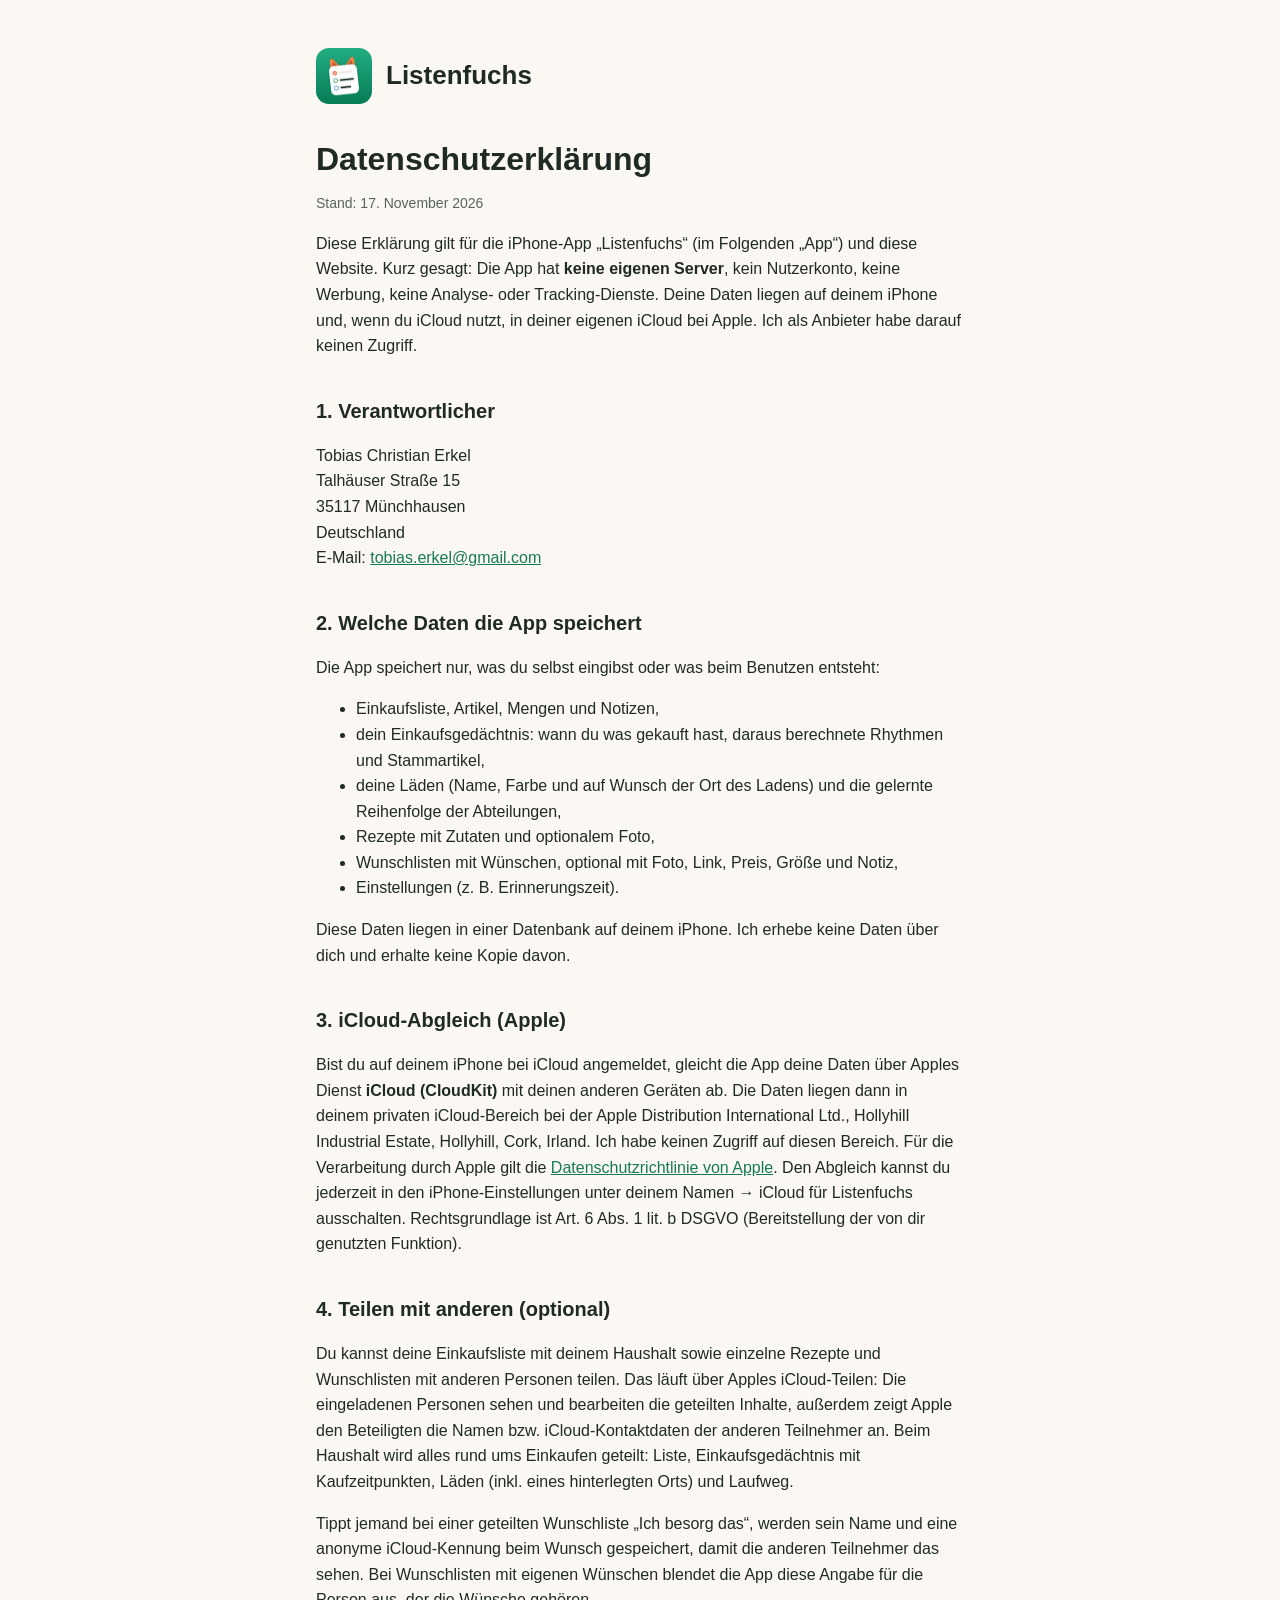
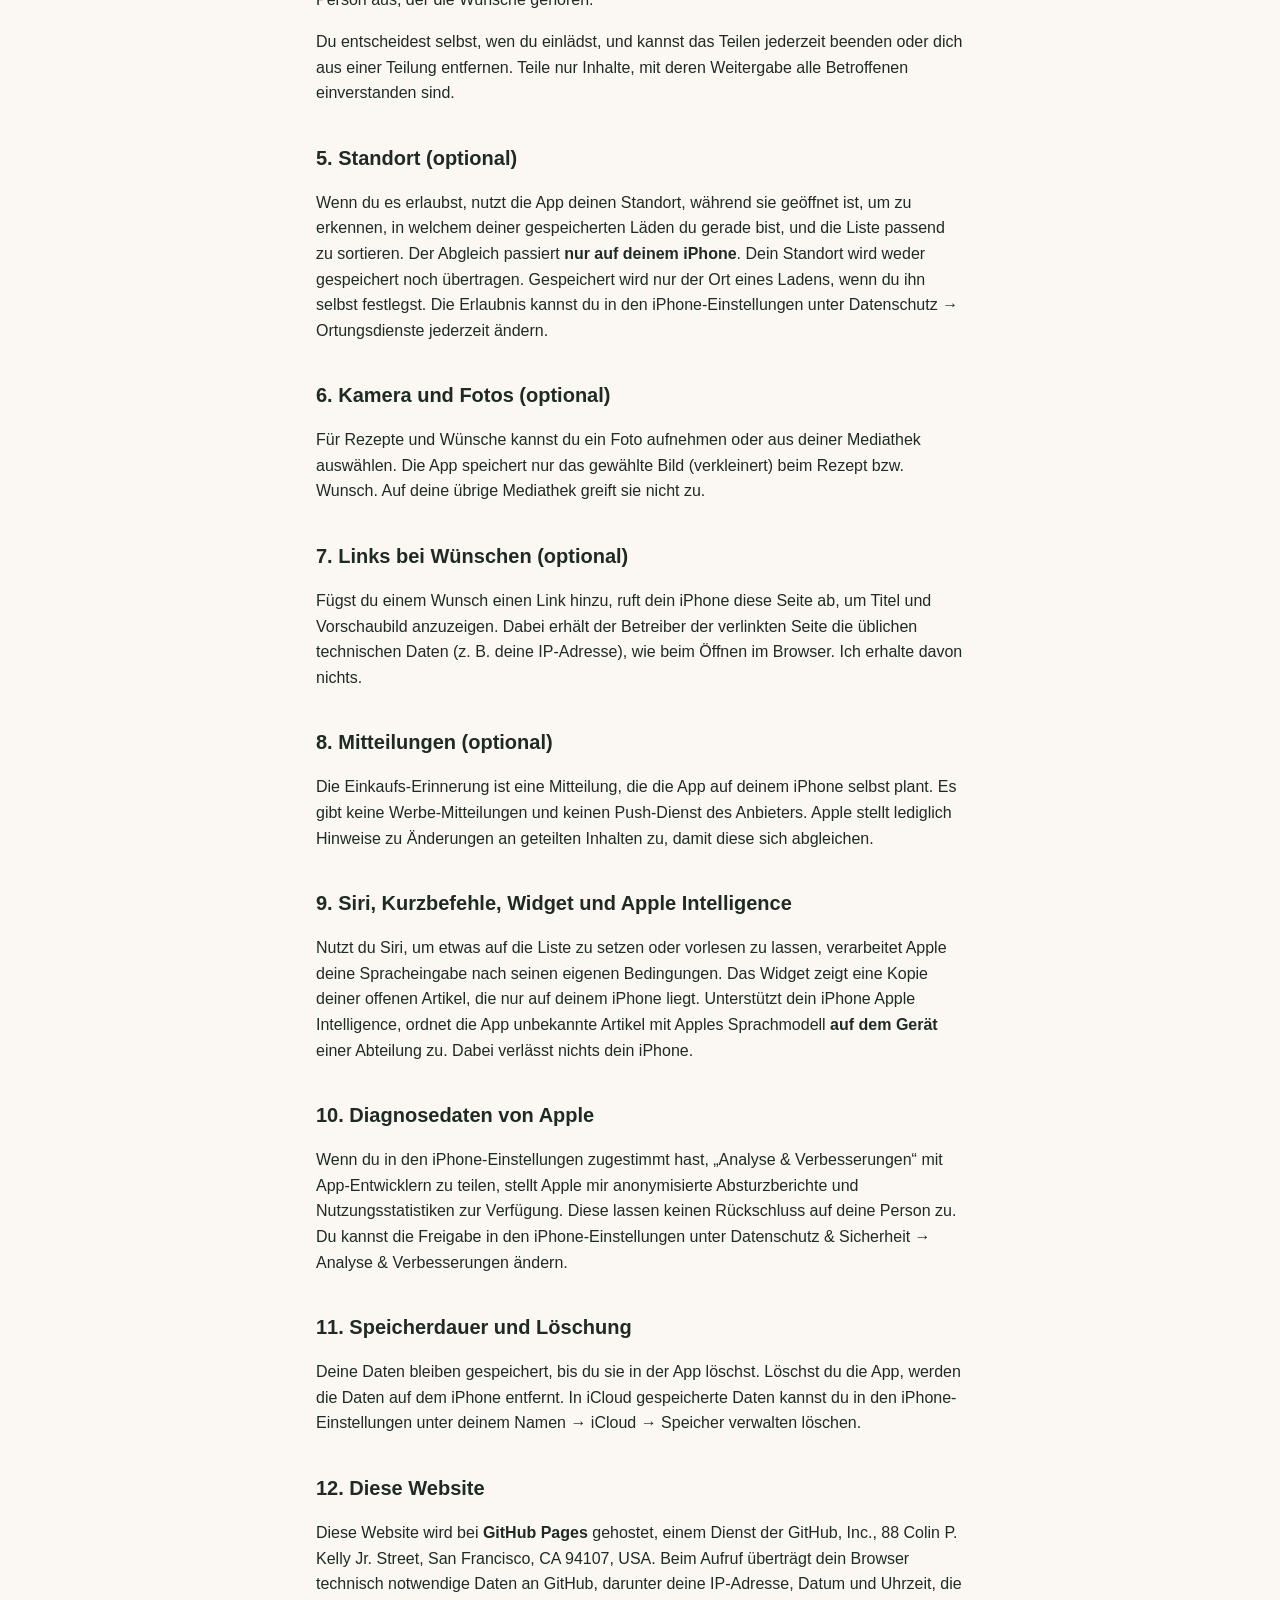
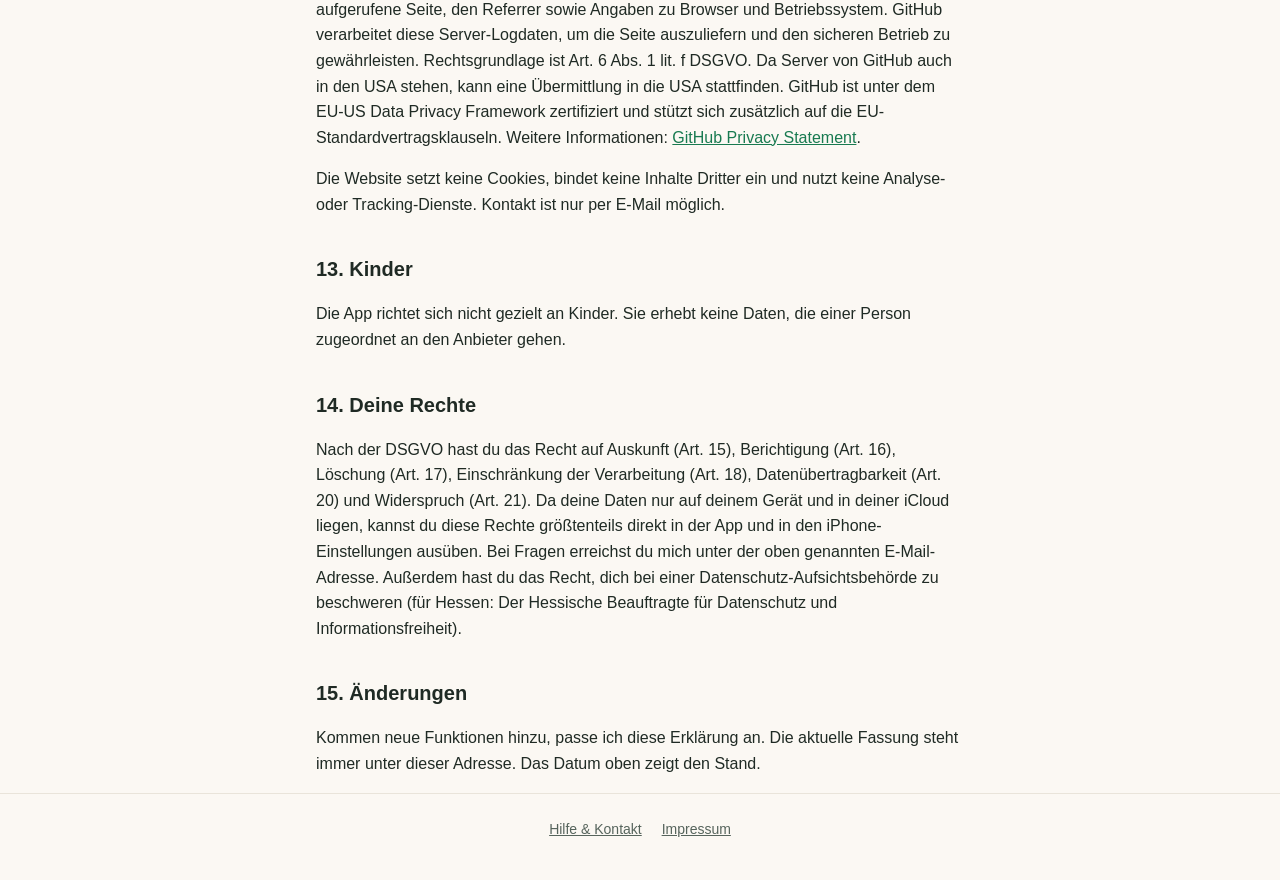
==== datenschutz.html @ a3453f41 "Add files via upload" ====
<!DOCTYPE html>
<html lang="de">
<head>
<meta charset="UTF-8">
<meta name="viewport" content="width=device-width, initial-scale=1.0">
<title>Listenfuchs – Datenschutzerklärung</title>
<link rel="stylesheet" href="style.css">
<link rel="apple-touch-icon" href="apple-touch-icon.png">
<link rel="icon" href="icon.png">
</head>
<body>

<header>
  <div class="wrap">
    <a class="logo" href="index.html"><img src="icon.png" alt=""><span>Listenfuchs</span></a>
  </div>
</header>

<main class="wrap">
  <h1>Datenschutzerklärung</h1>
  <p class="stand">Stand: 17. November 2026</p>

  <p>
    Diese Erklärung gilt für die iPhone-App „Listenfuchs“ (im Folgenden „App“) und diese Website.
    Kurz gesagt: Die App hat <strong>keine eigenen Server</strong>, kein Nutzerkonto, keine Werbung,
    keine Analyse- oder Tracking-Dienste. Deine Daten liegen auf deinem iPhone und, wenn du iCloud
    nutzt, in deiner eigenen iCloud bei Apple. Ich als Anbieter habe darauf keinen Zugriff.
  </p>

  <h2>1. Verantwortlicher</h2>
  <p>
    Tobias Christian Erkel<br>
    Talhäuser Straße 15<br>
    35117 Münchhausen<br>
    Deutschland<br>
    E-Mail: <a href="mailto:tobias.erkel@gmail.com">tobias.erkel@gmail.com</a>
  </p>

  <h2>2. Welche Daten die App speichert</h2>
  <p>Die App speichert nur, was du selbst eingibst oder was beim Benutzen entsteht:</p>
  <ul>
    <li>Einkaufsliste, Artikel, Mengen und Notizen,</li>
    <li>dein Einkaufsgedächtnis: wann du was gekauft hast, daraus berechnete Rhythmen und Stammartikel,</li>
    <li>deine Läden (Name, Farbe und auf Wunsch der Ort des Ladens) und die gelernte Reihenfolge der Abteilungen,</li>
    <li>Rezepte mit Zutaten und optionalem Foto,</li>
    <li>Wunschlisten mit Wünschen, optional mit Foto, Link, Preis, Größe und Notiz,</li>
    <li>Einstellungen (z. B. Erinnerungszeit).</li>
  </ul>
  <p>
    Diese Daten liegen in einer Datenbank auf deinem iPhone. Ich erhebe keine Daten über dich und
    erhalte keine Kopie davon.
  </p>

  <h2>3. iCloud-Abgleich (Apple)</h2>
  <p>
    Bist du auf deinem iPhone bei iCloud angemeldet, gleicht die App deine Daten über Apples Dienst
    <strong>iCloud (CloudKit)</strong> mit deinen anderen Geräten ab. Die Daten liegen dann in deinem
    privaten iCloud-Bereich bei der Apple Distribution International Ltd., Hollyhill Industrial Estate,
    Hollyhill, Cork, Irland. Ich habe keinen Zugriff auf diesen Bereich. Für die Verarbeitung durch
    Apple gilt die <a href="https://www.apple.com/de/legal/privacy/">Datenschutzrichtlinie von Apple</a>.
    Den Abgleich kannst du jederzeit in den iPhone-Einstellungen unter deinem Namen → iCloud für
    Listenfuchs ausschalten. Rechtsgrundlage ist Art. 6 Abs. 1 lit. b DSGVO (Bereitstellung der von dir
    genutzten Funktion).
  </p>

  <h2>4. Teilen mit anderen (optional)</h2>
  <p>
    Du kannst deine Einkaufsliste mit deinem Haushalt sowie einzelne Rezepte und Wunschlisten mit
    anderen Personen teilen. Das läuft über Apples iCloud-Teilen: Die eingeladenen Personen sehen
    und bearbeiten die geteilten Inhalte, außerdem zeigt Apple den Beteiligten die Namen bzw.
    iCloud-Kontaktdaten der anderen Teilnehmer an. Beim Haushalt wird alles rund ums Einkaufen
    geteilt: Liste, Einkaufsgedächtnis mit Kaufzeitpunkten, Läden (inkl. eines hinterlegten Orts) und
    Laufweg.
  </p>
  <p>
    Tippt jemand bei einer geteilten Wunschliste „Ich besorg das“, werden sein Name und eine
    anonyme iCloud-Kennung beim Wunsch gespeichert, damit die anderen Teilnehmer das sehen. Bei
    Wunschlisten mit eigenen Wünschen blendet die App diese Angabe für die Person aus, der die
    Wünsche gehören.
  </p>
  <p>
    Du entscheidest selbst, wen du einlädst, und kannst das Teilen jederzeit beenden oder dich aus
    einer Teilung entfernen. Teile nur Inhalte, mit deren Weitergabe alle Betroffenen einverstanden
    sind.
  </p>

  <h2>5. Standort (optional)</h2>
  <p>
    Wenn du es erlaubst, nutzt die App deinen Standort, während sie geöffnet ist, um zu erkennen, in
    welchem deiner gespeicherten Läden du gerade bist, und die Liste passend zu sortieren. Der
    Abgleich passiert <strong>nur auf deinem iPhone</strong>. Dein Standort wird weder gespeichert noch
    übertragen. Gespeichert wird nur der Ort eines Ladens, wenn du ihn selbst festlegst. Die Erlaubnis
    kannst du in den iPhone-Einstellungen unter Datenschutz → Ortungsdienste jederzeit ändern.
  </p>

  <h2>6. Kamera und Fotos (optional)</h2>
  <p>
    Für Rezepte und Wünsche kannst du ein Foto aufnehmen oder aus deiner Mediathek auswählen. Die App
    speichert nur das gewählte Bild (verkleinert) beim Rezept bzw. Wunsch. Auf deine übrige
    Mediathek greift sie nicht zu.
  </p>

  <h2>7. Links bei Wünschen (optional)</h2>
  <p>
    Fügst du einem Wunsch einen Link hinzu, ruft dein iPhone diese Seite ab, um Titel und Vorschaubild
    anzuzeigen. Dabei erhält der Betreiber der verlinkten Seite die üblichen technischen Daten (z. B.
    deine IP-Adresse), wie beim Öffnen im Browser. Ich erhalte davon nichts.
  </p>

  <h2>8. Mitteilungen (optional)</h2>
  <p>
    Die Einkaufs-Erinnerung ist eine Mitteilung, die die App auf deinem iPhone selbst plant. Es gibt
    keine Werbe-Mitteilungen und keinen Push-Dienst des Anbieters. Apple stellt lediglich Hinweise
    zu Änderungen an geteilten Inhalten zu, damit diese sich abgleichen.
  </p>

  <h2>9. Siri, Kurzbefehle, Widget und Apple Intelligence</h2>
  <p>
    Nutzt du Siri, um etwas auf die Liste zu setzen oder vorlesen zu lassen, verarbeitet Apple deine
    Spracheingabe nach seinen eigenen Bedingungen. Das Widget zeigt eine Kopie deiner offenen Artikel,
    die nur auf deinem iPhone liegt. Unterstützt dein iPhone Apple Intelligence, ordnet die App unbekannte
    Artikel mit Apples Sprachmodell <strong>auf dem Gerät</strong> einer Abteilung zu. Dabei verlässt
    nichts dein iPhone.
  </p>

  <h2>10. Diagnosedaten von Apple</h2>
  <p>
    Wenn du in den iPhone-Einstellungen zugestimmt hast, „Analyse &amp; Verbesserungen“ mit
    App-Entwicklern zu teilen, stellt Apple mir anonymisierte Absturzberichte und Nutzungsstatistiken
    zur Verfügung. Diese lassen keinen Rückschluss auf deine Person zu. Du kannst die Freigabe in den
    iPhone-Einstellungen unter Datenschutz &amp; Sicherheit → Analyse &amp; Verbesserungen ändern.
  </p>

  <h2>11. Speicherdauer und Löschung</h2>
  <p>
    Deine Daten bleiben gespeichert, bis du sie in der App löschst. Löschst du die App, werden die
    Daten auf dem iPhone entfernt. In iCloud gespeicherte Daten kannst du in den iPhone-Einstellungen
    unter deinem Namen → iCloud → Speicher verwalten löschen.
  </p>

  <h2>12. Diese Website</h2>
  <p>
    Diese Website wird bei <strong>GitHub Pages</strong> gehostet, einem Dienst der GitHub, Inc.,
    88 Colin P. Kelly Jr. Street, San Francisco, CA 94107, USA. Beim Aufruf überträgt dein Browser
    technisch notwendige Daten an GitHub, darunter deine IP-Adresse, Datum und Uhrzeit, die aufgerufene
    Seite, den Referrer sowie Angaben zu Browser und Betriebssystem. GitHub verarbeitet diese
    Server-Logdaten, um die Seite auszuliefern und den sicheren Betrieb zu gewährleisten. Rechtsgrundlage
    ist Art. 6 Abs. 1 lit. f DSGVO. Da Server von GitHub auch in den USA stehen, kann eine Übermittlung
    in die USA stattfinden. GitHub ist unter dem EU-US Data Privacy Framework zertifiziert und stützt sich
    zusätzlich auf die EU-Standardvertragsklauseln. Weitere Informationen:
    <a href="https://docs.github.com/site-policy/privacy-policies/github-general-privacy-statement">GitHub Privacy Statement</a>.
  </p>
  <p>
    Die Website setzt keine Cookies, bindet keine Inhalte Dritter ein und nutzt keine Analyse- oder
    Tracking-Dienste. Kontakt ist nur per E-Mail möglich.
  </p>

  <h2>13. Kinder</h2>
  <p>
    Die App richtet sich nicht gezielt an Kinder. Sie erhebt keine Daten, die einer Person zugeordnet
    an den Anbieter gehen.
  </p>

  <h2>14. Deine Rechte</h2>
  <p>
    Nach der DSGVO hast du das Recht auf Auskunft (Art. 15), Berichtigung (Art. 16), Löschung
    (Art. 17), Einschränkung der Verarbeitung (Art. 18), Datenübertragbarkeit (Art. 20) und
    Widerspruch (Art. 21). Da deine Daten nur auf deinem Gerät und in deiner iCloud liegen, kannst du
    diese Rechte größtenteils direkt in der App und in den iPhone-Einstellungen ausüben. Bei Fragen
    erreichst du mich unter der oben genannten E-Mail-Adresse. Außerdem hast du das Recht, dich bei
    einer Datenschutz-Aufsichtsbehörde zu beschweren (für Hessen: Der Hessische Beauftragte für
    Datenschutz und Informationsfreiheit).
  </p>

  <h2>15. Änderungen</h2>
  <p>
    Kommen neue Funktionen hinzu, passe ich diese Erklärung an. Die aktuelle Fassung steht immer
    unter dieser Adresse. Das Datum oben zeigt den Stand.
  </p>
</main>

<footer>
  <a href="index.html">Hilfe &amp; Kontakt</a>
  <a href="impressum.html">Impressum</a>
</footer>

</body>
</html>
---- style.css ----
:root {
  --accent: #187A50;
  --accent-soft: #E3F1EA;
  --coral: #E8603C;
  --bg: #FBF8F3;
  --card: #FFFFFF;
  --text: #1F2A24;
  --muted: #56645C;
  --border: #E9E4DA;
}
@media (prefers-color-scheme: dark) {
  :root {
    --accent: #3FAE7B;
    --accent-soft: #1E3328;
    --coral: #F07A58;
    --bg: #161816;
    --card: #232623;
    --text: #EDF1EC;
    --muted: #A7B1AA;
    --border: #2F332F;
  }
}
* { box-sizing: border-box; }
body {
  margin: 0;
  font-family: ui-rounded, -apple-system, BlinkMacSystemFont, "SF Pro Rounded", "Segoe UI", Roboto, Helvetica, Arial, sans-serif;
  background: var(--bg);
  color: var(--text);
  line-height: 1.6;
  -webkit-text-size-adjust: 100%;
}
a { color: var(--accent); }
header { padding: 48px 16px 8px; }
.wrap { max-width: 680px; margin: 0 auto; padding: 0 16px; }
.logo { display: flex; align-items: center; gap: 14px; text-decoration: none; color: var(--text); }
.logo img { width: 56px; height: 56px; border-radius: 13px; }
.logo span { font-size: 26px; font-weight: 800; }
h1 { font-size: 32px; line-height: 1.2; margin: 28px 0 8px; font-weight: 800; }
h2 { font-size: 20px; margin: 36px 0 8px; font-weight: 800; }
h3 { font-size: 17px; margin: 22px 0 4px; }
p, li { font-size: 16px; }
.lead { font-size: 18px; color: var(--muted); margin-top: 0; }
.card { background: var(--card); border: 1px solid var(--border); border-radius: 18px; padding: 4px 20px 16px; margin: 20px 0; }
.features { list-style: none; padding: 0; margin: 20px 0; display: grid; gap: 12px; }
.features li { background: var(--card); border: 1px solid var(--border); border-radius: 18px; padding: 14px 18px; }
.features strong { display: block; font-size: 17px; }
.features span { color: var(--muted); }
.button { display: inline-block; background: var(--accent); color: #fff; text-decoration: none; font-weight: 800; padding: 13px 22px; border-radius: 14px; }
.stand { color: var(--muted); font-size: 14px; }
main { padding-bottom: 48px; }
footer { border-top: 1px solid var(--border); padding: 24px 16px 40px; text-align: center; font-size: 14px; color: var(--muted); }
footer a { color: var(--muted); margin: 0 8px; white-space: nowrap; }
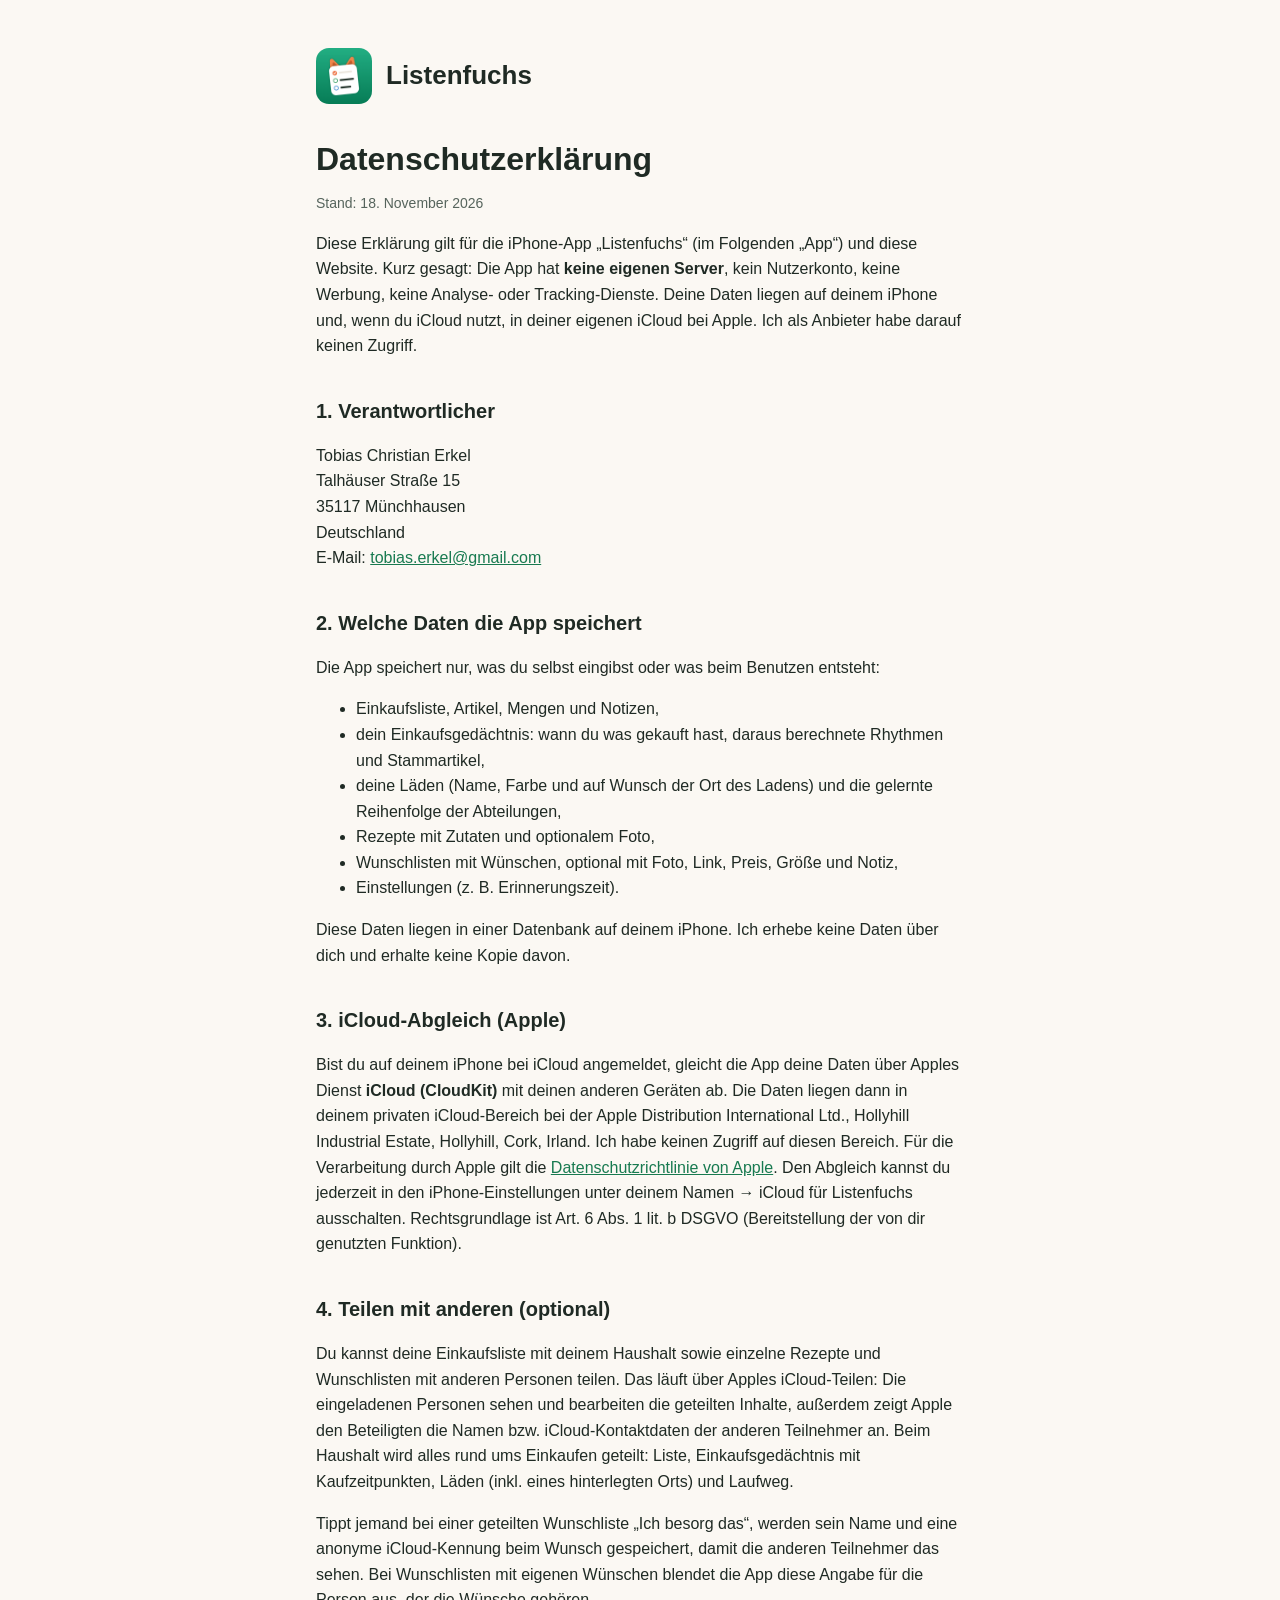
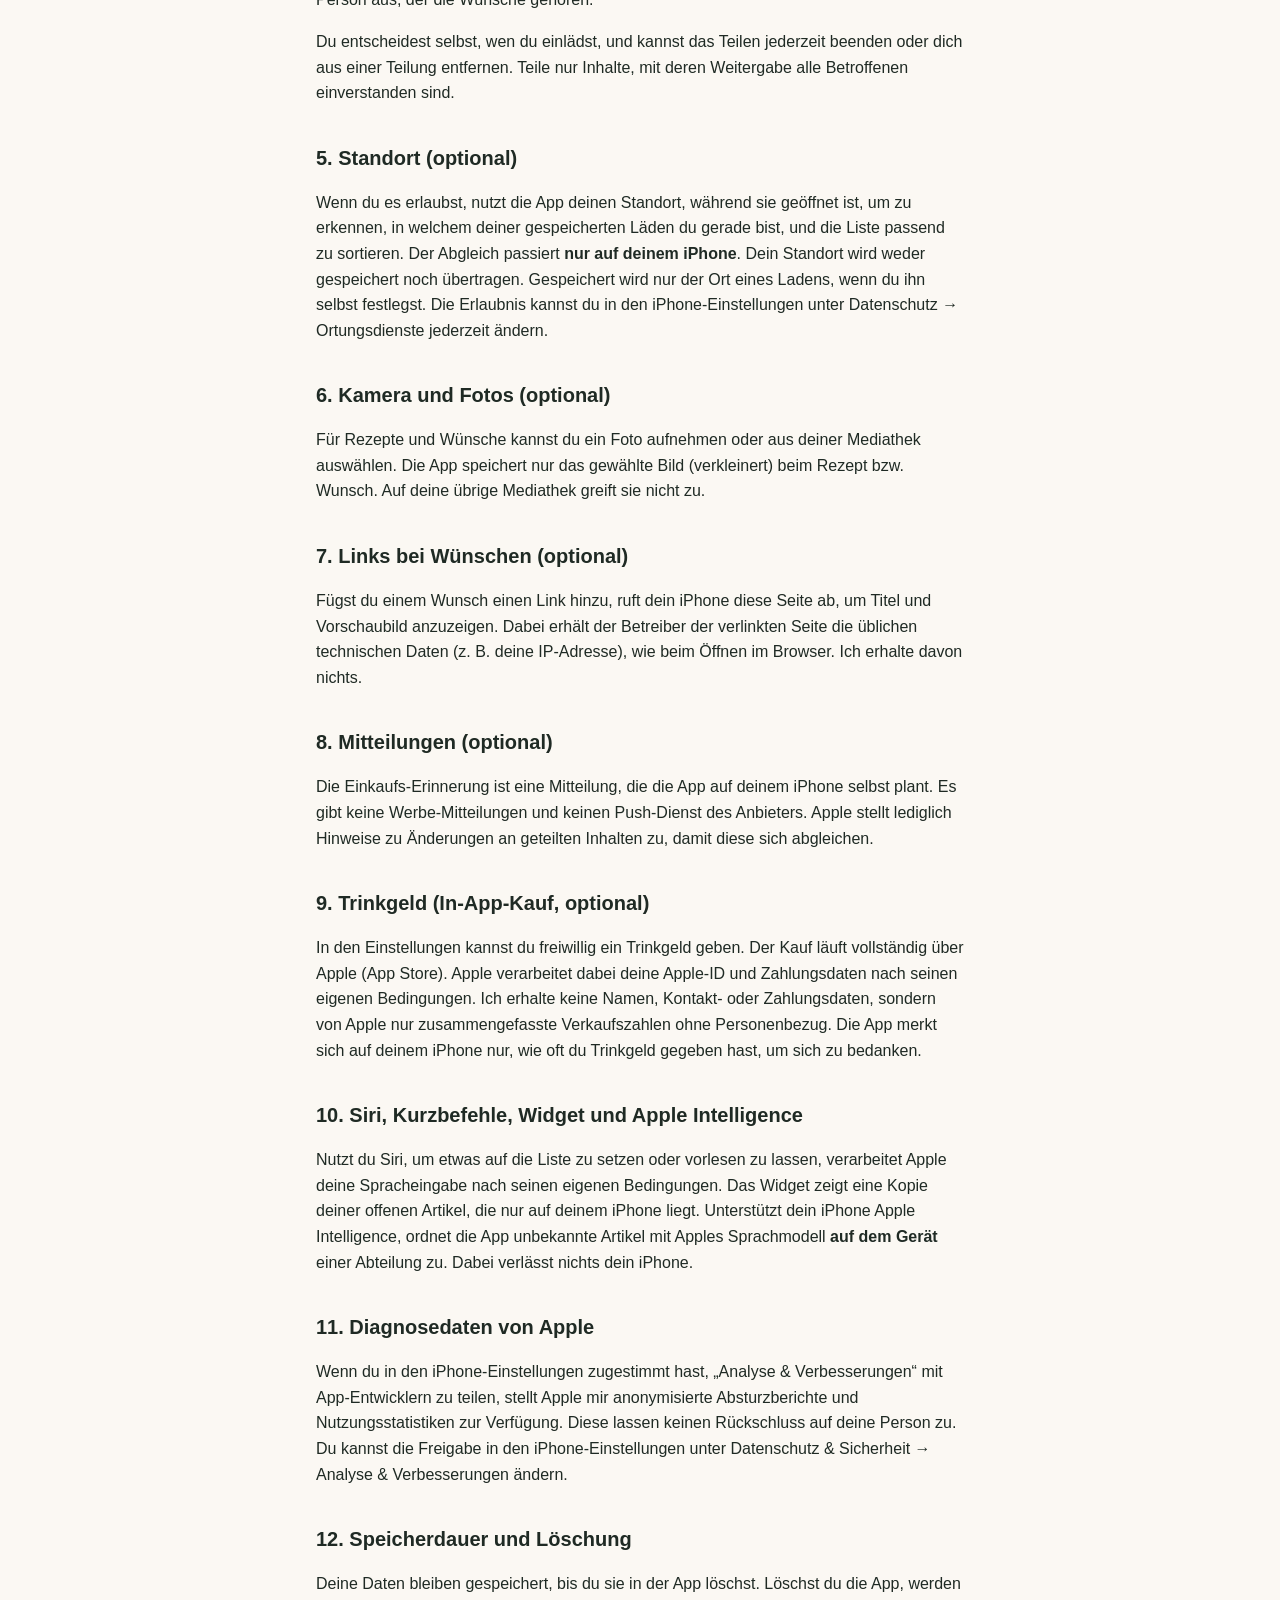
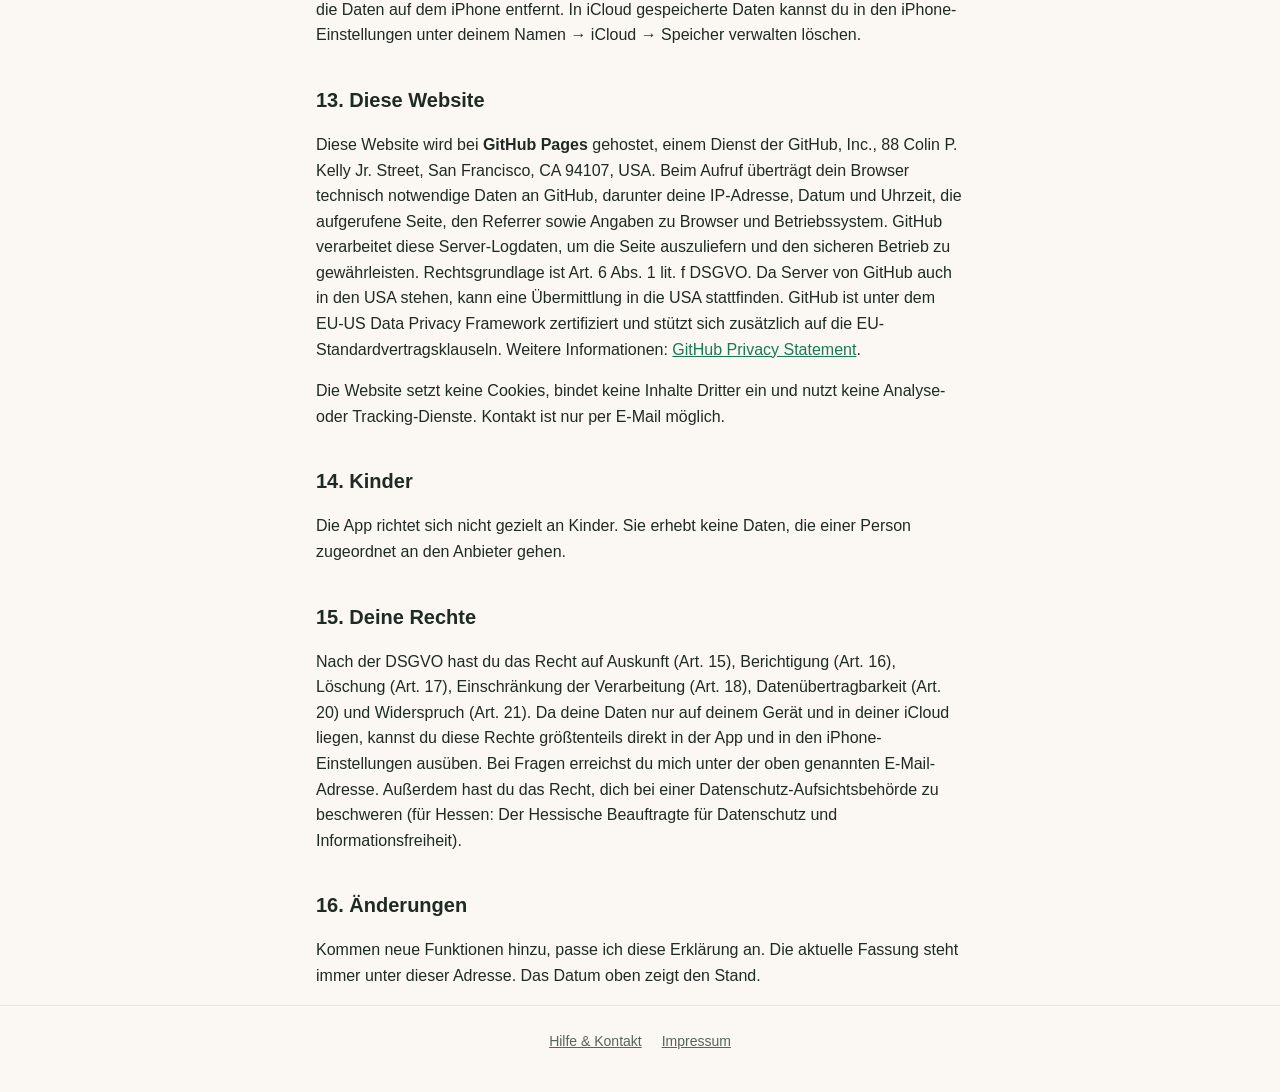
==== commit f9ff37f2: "Add files via upload" ====
--- a/datenschutz.html
+++ b/datenschutz.html
@@ -18,7 +18,7 @@
 
 <main class="wrap">
   <h1>Datenschutzerklärung</h1>
-  <p class="stand">Stand: 17. November 2026</p>
+  <p class="stand">Stand: 18. November 2026</p>
 
   <p>
     Diese Erklärung gilt für die iPhone-App „Listenfuchs“ (im Folgenden „App“) und diese Website.
@@ -114,7 +114,16 @@
     zu Änderungen an geteilten Inhalten zu, damit diese sich abgleichen.
   </p>
 
-  <h2>9. Siri, Kurzbefehle, Widget und Apple Intelligence</h2>
+  <h2>9. Trinkgeld (In-App-Kauf, optional)</h2>
+  <p>
+    In den Einstellungen kannst du freiwillig ein Trinkgeld geben. Der Kauf läuft vollständig über
+    Apple (App Store). Apple verarbeitet dabei deine Apple-ID und Zahlungsdaten nach seinen eigenen
+    Bedingungen. Ich erhalte keine Namen, Kontakt- oder Zahlungsdaten, sondern von Apple nur
+    zusammengefasste Verkaufszahlen ohne Personenbezug. Die App merkt sich auf deinem iPhone nur, wie
+    oft du Trinkgeld gegeben hast, um sich zu bedanken.
+  </p>
+
+  <h2>10. Siri, Kurzbefehle, Widget und Apple Intelligence</h2>
   <p>
     Nutzt du Siri, um etwas auf die Liste zu setzen oder vorlesen zu lassen, verarbeitet Apple deine
     Spracheingabe nach seinen eigenen Bedingungen. Das Widget zeigt eine Kopie deiner offenen Artikel,
@@ -123,7 +132,7 @@
     nichts dein iPhone.
   </p>
 
-  <h2>10. Diagnosedaten von Apple</h2>
+  <h2>11. Diagnosedaten von Apple</h2>
   <p>
     Wenn du in den iPhone-Einstellungen zugestimmt hast, „Analyse &amp; Verbesserungen“ mit
     App-Entwicklern zu teilen, stellt Apple mir anonymisierte Absturzberichte und Nutzungsstatistiken
@@ -131,14 +140,14 @@
     iPhone-Einstellungen unter Datenschutz &amp; Sicherheit → Analyse &amp; Verbesserungen ändern.
   </p>
 
-  <h2>11. Speicherdauer und Löschung</h2>
+  <h2>12. Speicherdauer und Löschung</h2>
   <p>
     Deine Daten bleiben gespeichert, bis du sie in der App löschst. Löschst du die App, werden die
     Daten auf dem iPhone entfernt. In iCloud gespeicherte Daten kannst du in den iPhone-Einstellungen
     unter deinem Namen → iCloud → Speicher verwalten löschen.
   </p>
 
-  <h2>12. Diese Website</h2>
+  <h2>13. Diese Website</h2>
   <p>
     Diese Website wird bei <strong>GitHub Pages</strong> gehostet, einem Dienst der GitHub, Inc.,
     88 Colin P. Kelly Jr. Street, San Francisco, CA 94107, USA. Beim Aufruf überträgt dein Browser
@@ -155,13 +164,13 @@
     Tracking-Dienste. Kontakt ist nur per E-Mail möglich.
   </p>
 
-  <h2>13. Kinder</h2>
+  <h2>14. Kinder</h2>
   <p>
     Die App richtet sich nicht gezielt an Kinder. Sie erhebt keine Daten, die einer Person zugeordnet
     an den Anbieter gehen.
   </p>
 
-  <h2>14. Deine Rechte</h2>
+  <h2>15. Deine Rechte</h2>
   <p>
     Nach der DSGVO hast du das Recht auf Auskunft (Art. 15), Berichtigung (Art. 16), Löschung
     (Art. 17), Einschränkung der Verarbeitung (Art. 18), Datenübertragbarkeit (Art. 20) und
@@ -172,7 +181,7 @@
     Datenschutz und Informationsfreiheit).
   </p>
 
-  <h2>15. Änderungen</h2>
+  <h2>16. Änderungen</h2>
   <p>
     Kommen neue Funktionen hinzu, passe ich diese Erklärung an. Die aktuelle Fassung steht immer
     unter dieser Adresse. Das Datum oben zeigt den Stand.
